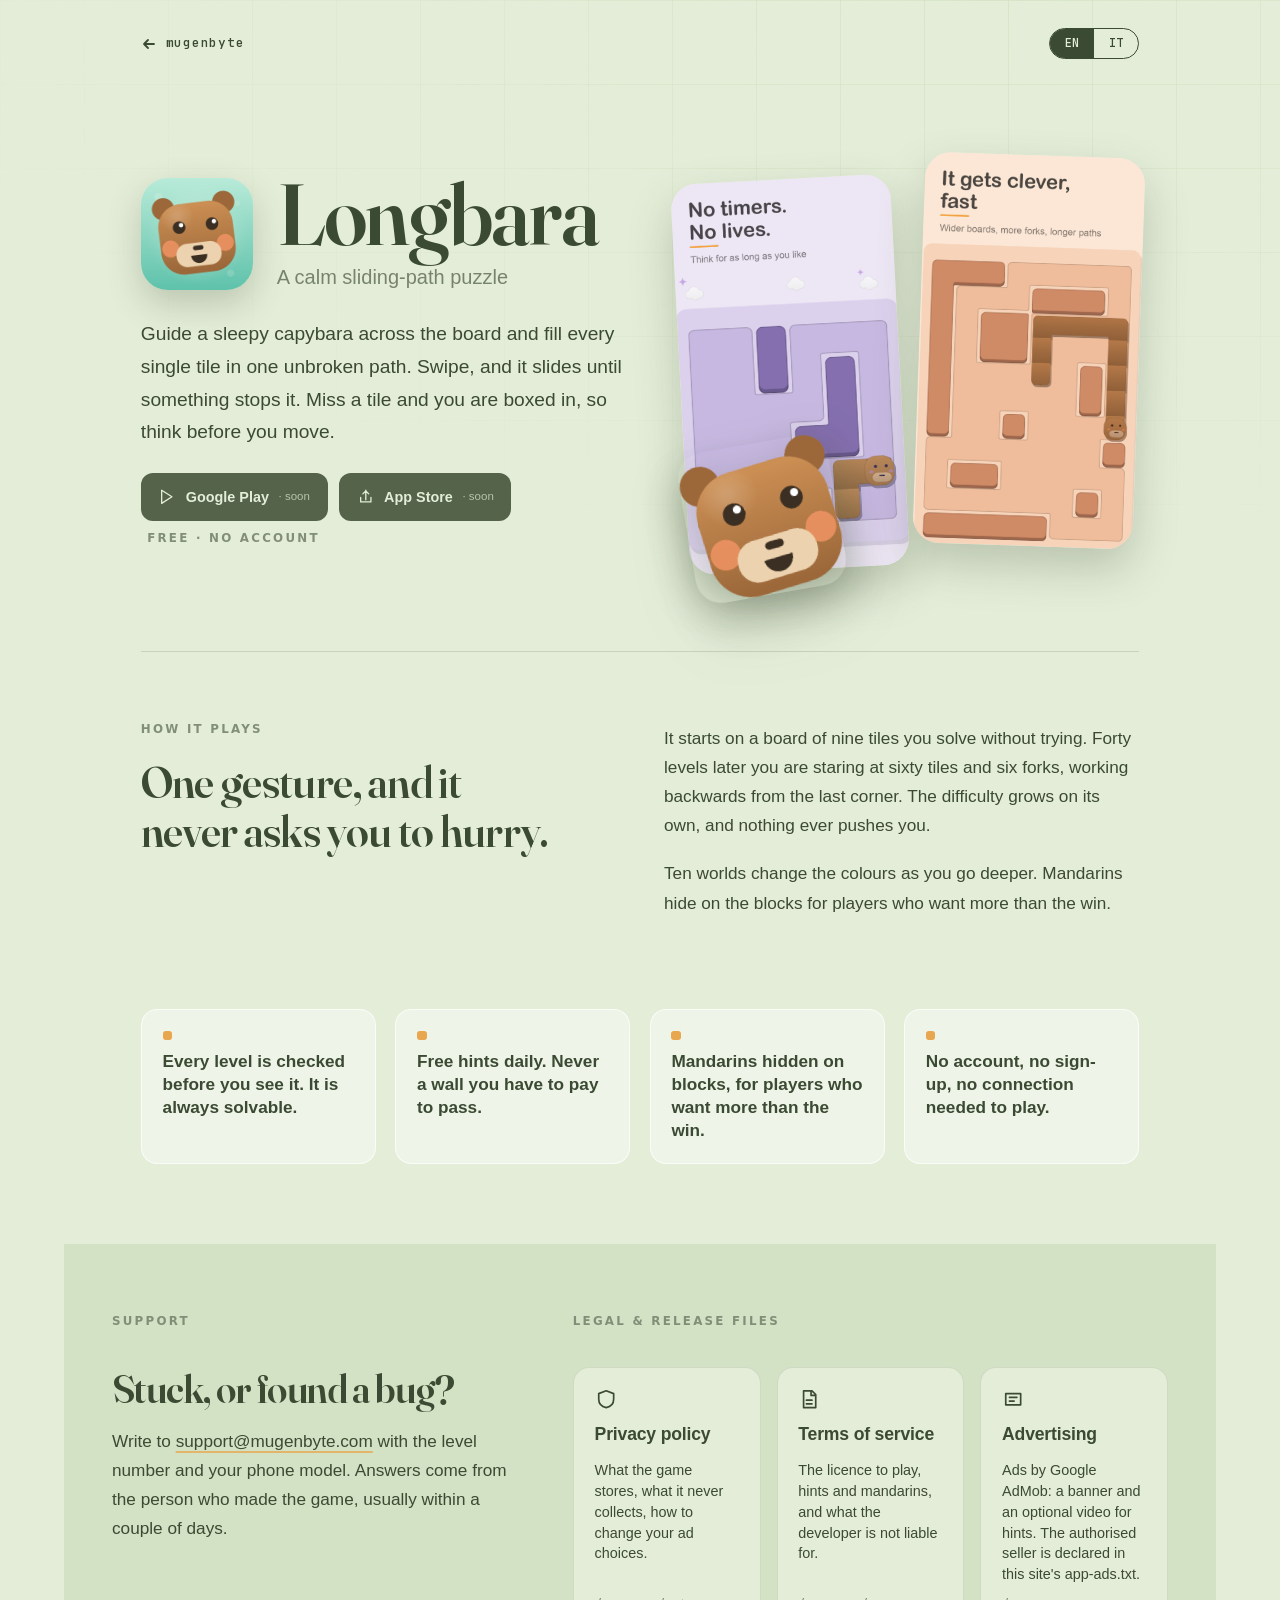
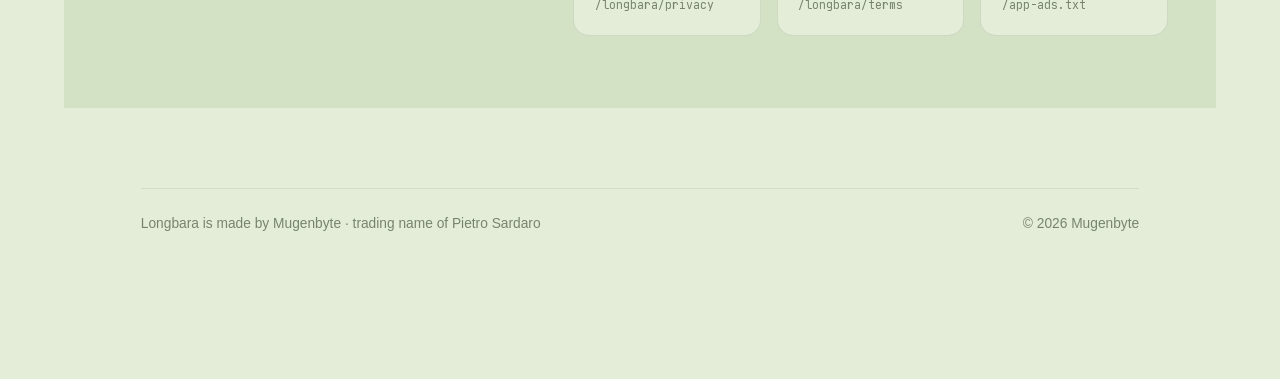
==== longbara/index.html @ 56710505 "Mugenbyte: la casa delle app, con Longbara come prima scheda La radice diventa il sito dello studio," ====
<!doctype html>
<html lang="en" data-world="bosco">
<head>
<meta charset="utf-8">
<meta name="viewport" content="width=device-width, initial-scale=1">
<title data-en="Longbara — a calm sliding-path puzzle" data-it="Longbara — un puzzle di percorsi, senza fretta">Longbara — a calm sliding-path puzzle</title>
<meta name="description"
      data-en="Guide a sleepy capybara across the board and fill every tile in one unbroken path. No timers, no lives. Free, by Mugenbyte."
      data-it="Guida un capibara assonnato sulla board e riempi ogni casella con un solo percorso continuo. Niente timer, niente vite. Gratis, di Mugenbyte."
      content="Guide a sleepy capybara across the board and fill every tile in one unbroken path. No timers, no lives. Free, by Mugenbyte.">
<link rel="canonical" href="https://www.mugenbyte.com/longbara/">
<meta property="og:type" content="website">
<meta property="og:site_name" content="Mugenbyte">
<meta property="og:title" content="Longbara — a calm sliding-path puzzle">
<meta property="og:description" content="Guide a sleepy capybara across the board and fill every tile in one unbroken path. No timers, no lives.">
<meta property="og:url" content="https://www.mugenbyte.com/longbara/">
<meta property="og:image" content="https://www.mugenbyte.com/longbara/assets/icon.png">
<meta name="twitter:card" content="summary">
<meta name="theme-color" content="#E4EDD8" media="(prefers-color-scheme: light)">
<meta name="theme-color" content="#3B4A32" media="(prefers-color-scheme: dark)">
<link rel="icon" href="/longbara/assets/icon.png" type="image/png">
<link rel="apple-touch-icon" href="/longbara/assets/icon.png">
<link rel="stylesheet" href="/assets/shared.css">
<link rel="stylesheet" href="/assets/site.css">
<link rel="stylesheet" href="/longbara/longbara.css">
<script src="/assets/mugenbyte.js"></script>
<style>
  main { max-width: 72rem; }

  /* --- apertura: icona, nome, i due negozi, gli screenshot --- */
  .hero {
    display: grid; grid-template-columns: minmax(0, 1.1fr) minmax(0, 1fr); gap: clamp(2rem, 5vw, 4rem); align-items: center;
    padding: clamp(2.5rem, 7vw, 5rem) 0 clamp(2.5rem, 6vw, 4.5rem);
  }
  .hero > div:first-child { display: flex; flex-direction: column; gap: 1.5rem; }
  .title { display: flex; align-items: center; gap: clamp(1rem, 3vw, 1.5rem); }
  .title img { width: clamp(76px, 12vw, 112px); height: auto; border-radius: 24%; flex: none;
               box-shadow: 0 14px 34px color-mix(in oklab, var(--ink) 24%, transparent); }
  .title h1 { font-size: clamp(3rem, 1.8rem + 5vw, 5.4rem); line-height: .95; }
  .title p { margin: .35rem 0 0; font-size: clamp(1.05rem, 1rem + .4vw, 1.25rem); }
  .hero .lede { font-size: clamp(1.05rem, 1rem + .4vw, 1.2rem); max-width: 32rem; margin: 0; }

  .stores { display: flex; align-items: center; gap: .75rem; flex-wrap: wrap; }
  .store {
    display: inline-flex; align-items: center; gap: .6rem; padding: .75rem 1.1rem; border-radius: .75rem;
    background: var(--ink); color: var(--sky); font-weight: 600; font-size: .9rem; text-decoration: none;
  }
  .store svg { width: 1.1rem; height: 1.1rem; }
  .store[aria-disabled="true"] { opacity: .85; cursor: default; }
  .store small { font-weight: 500; opacity: .7; font-size: .8em; }
  .stores .eyebrow { margin: 0 0 0 .4rem; }

  .shots { display: flex; justify-content: flex-end; align-items: flex-end; gap: 1.2rem; position: relative; padding: 1rem 0 2rem; }
  .shots img {
    width: clamp(120px, 18vw, 220px); height: auto; border-radius: clamp(14px, 2.4vw, 26px);
    box-shadow: 0 20px 44px color-mix(in oklab, var(--ink) 25%, transparent);
  }
  .shots img:nth-child(1) { rotate: -3deg; translate: 0 1.5rem; }
  .shots img:nth-child(2) { rotate: 2deg; }
  .shots .capy {
    position: absolute; left: -.5rem; bottom: -1rem; width: clamp(7rem, 12vw, 9.5rem); rotate: -10deg;
    filter: drop-shadow(0 12px 22px color-mix(in oklab, var(--ink) 25%, transparent));
    animation: bob 7s ease-in-out infinite;
  }
  @keyframes bob { 50% { transform: translateY(-9px) rotate(3deg); } }
  @media (max-width: 52rem) {
    .hero { grid-template-columns: 1fr; }
    .shots { justify-content: flex-start; padding-left: 5rem; }
    .shots .capy { left: -1rem; }
  }

  /* --- come si gioca --- */
  .facts {
    display: grid; grid-template-columns: repeat(4, minmax(0, 1fr)); gap: 1.2rem; list-style: none; margin: 0; padding: 0;
  }
  .facts li {
    display: flex; flex-direction: column; gap: .6rem; padding: 1.3rem; border-radius: 1rem;
    background: color-mix(in oklab, #fff 42%, transparent); border: 1px solid color-mix(in oklab, #fff 70%, transparent);
    font-weight: 600; line-height: 1.35;
  }
  .facts li::before { content: ""; width: .6rem; height: .6rem; border-radius: .18rem; background: var(--accent); }
  @media (max-width: 60rem) { .facts { grid-template-columns: repeat(2, minmax(0, 1fr)); } }
  @media (max-width: 34rem) { .facts { grid-template-columns: 1fr; } }

  .story { display: grid; grid-template-columns: minmax(0, 1fr) minmax(0, 1fr); gap: clamp(1.5rem, 4vw, 3rem); padding: clamp(2.5rem, 6vw, 4.5rem) 0; }
  .story p { max-width: 30rem; }
  @media (max-width: 52rem) { .story { grid-template-columns: 1fr; } }

  /* --- supporto e file di rilascio: la fascia piu' scura --- */
  .release {
    display: grid; grid-template-columns: minmax(0, 1fr) minmax(0, 1.5fr); gap: clamp(2rem, 5vw, 4rem);
    padding: clamp(2.5rem, 6vw, 4.5rem) clamp(1.4rem, 4vw, 3rem); margin: 0 calc(-1 * var(--edge));
    background: var(--board);
  }
  .release > div { display: flex; flex-direction: column; gap: 1rem; }
  .release h2 { font-size: clamp(1.7rem, 1.2rem + 1.8vw, 2.5rem); }
  .files { display: grid; grid-template-columns: repeat(3, minmax(0, 1fr)); gap: 1rem; }
  .file {
    display: flex; flex-direction: column; gap: .6rem; padding: 1.3rem; border-radius: 1rem; text-decoration: none;
    background: var(--sky); border: 1px solid color-mix(in oklab, var(--ink) 12%, transparent);
    transition: transform .3s cubic-bezier(.16,1,.3,1), box-shadow .3s;
  }
  .file:hover { transform: translateY(-3px); box-shadow: 0 14px 30px color-mix(in oklab, var(--ink) 16%, transparent); }
  .file svg { width: 1.4rem; height: 1.4rem; }
  .file strong { font-size: 1.1rem; letter-spacing: -.01em; }
  .file p { margin: 0; font-size: .9rem; line-height: 1.45; }
  .file .mono { font-size: .72rem; margin-top: auto; }
  @media (max-width: 60rem) { .release { grid-template-columns: 1fr; } }
  @media (max-width: 40rem) { .files { grid-template-columns: 1fr; } }

  @media (prefers-color-scheme: dark) {
    .store { background: var(--sky); color: var(--ink); }
    .facts li { background: color-mix(in oklab, var(--sky) 8%, transparent); border-color: color-mix(in oklab, var(--sky) 14%, transparent); }
    .release { background: color-mix(in oklab, var(--ink) 80%, var(--sky)); }
    .file { background: var(--ink); border-color: color-mix(in oklab, var(--sky) 18%, transparent); }
  }
</style>
</head>
<body>
<main>
  <div class="app-head">
    <a class="back" href="/"><svg viewBox="0 0 16 16" fill="none" stroke="currentColor" stroke-width="1.8" stroke-linecap="round" stroke-linejoin="round" aria-hidden="true"><path d="M13 8H3M7 4L3 8l4 4"/></svg>mugenbyte</a>
    <ul class="lang" aria-label="Language">
      <li><button type="button" data-lang="en" aria-pressed="true"><span>EN</span></button></li>
      <li><button type="button" data-lang="it" aria-pressed="false"><span>IT</span></button></li>
    </ul>
  </div>

  <header class="hero">
    <div>
      <div class="title rise">
        <img src="/longbara/assets/icon.png" alt="" width="512" height="512">
        <div>
          <h1>Longbara</h1>
          <p class="muted" lang="en">A calm sliding-path puzzle</p>
          <p class="muted" lang="it">Un puzzle di percorsi, senza fretta</p>
        </div>
      </div>
      <p class="lede rise" lang="en">Guide a sleepy capybara across the board and fill every single tile in one unbroken path. Swipe, and it slides until something stops it. Miss a tile and you are boxed in, so think before you move.</p>
      <p class="lede rise" lang="it">Guida un capibara assonnato sulla board e riempi ogni singola casella con un solo percorso continuo. Scorri il dito e lui scivola finché qualcosa non lo ferma. Salta una casella e resti chiuso dentro: pensa prima di muovere.</p>
      <div class="stores rise">
        <span class="store" aria-disabled="true"><svg viewBox="0 0 24 24" fill="none" stroke="currentColor" stroke-width="1.8" stroke-linecap="round" stroke-linejoin="round" aria-hidden="true"><path d="M5 3l14 9-14 9V3z"/></svg>Google Play <small lang="en">· soon</small><small lang="it">· presto</small></span>
        <span class="store" aria-disabled="true"><svg viewBox="0 0 24 24" fill="none" stroke="currentColor" stroke-width="1.8" stroke-linecap="round" stroke-linejoin="round" aria-hidden="true"><path d="M12 3v13M8 8l4-4 4 4M5 13v6h14v-6"/></svg>App Store <small lang="en">· soon</small><small lang="it">· presto</small></span>
        <span class="eyebrow" lang="en">Free · no account</span>
        <span class="eyebrow" lang="it">Gratis · senza account</span>
      </div>
    </div>
    <div class="shots rise" aria-hidden="true">
      <img src="/longbara/assets/shot-2.png" alt="" width="576" height="1024" loading="lazy">
      <img src="/longbara/assets/shot-3.png" alt="" width="576" height="1024" loading="lazy">
      <img class="capy" src="/longbara/assets/capybara.png" alt="" width="489" height="489" loading="lazy">
    </div>
  </header>

  <hr class="rule">

  <section class="story">
    <div>
      <p class="eyebrow" lang="en">How it plays</p>
      <p class="eyebrow" lang="it">Come si gioca</p>
      <h2 lang="en">One gesture, and it never asks you to hurry.</h2>
      <h2 lang="it">Un gesto solo, e non ti chiede mai di fare in fretta.</h2>
    </div>
    <div>
      <p lang="en">It starts on a board of nine tiles you solve without trying. Forty levels later you are staring at sixty tiles and six forks, working backwards from the last corner. The difficulty grows on its own, and nothing ever pushes you.</p>
      <p lang="it">Si parte da una board di nove caselle che risolvi senza pensarci. Quaranta livelli dopo stai fissando sessanta caselle e sei bivi, ragionando a ritroso dall'ultimo angolo. La difficoltà cresce da sola, e niente ti spinge mai.</p>
      <p lang="en">Ten worlds change the colours as you go deeper. Mandarins hide on the blocks for players who want more than the win.</p>
      <p lang="it">Dieci ambientazioni cambiano i colori man mano che vai avanti. Sui blocchi si nascondono i mandarini, per chi vuole più della vittoria.</p>
    </div>
  </section>

  <ul class="facts">
    <li><span lang="en">Every level is checked before you see it. It is always solvable.</span><span lang="it">Ogni livello è verificato prima che tu lo veda. Si risolve sempre.</span></li>
    <li><span lang="en">Free hints daily. Never a wall you have to pay to pass.</span><span lang="it">Suggerimenti gratis ogni giorno. Mai un muro da pagare per passare.</span></li>
    <li><span lang="en">Mandarins hidden on blocks, for players who want more than the win.</span><span lang="it">Mandarini nascosti sui blocchi, per chi vuole più della vittoria.</span></li>
    <li><span lang="en">No account, no sign-up, no connection needed to play.</span><span lang="it">Niente account, niente iscrizione, niente connessione per giocare.</span></li>
  </ul>

  <section class="release" id="support" style="margin-top:clamp(3rem,7vw,5rem)">
    <div>
      <p class="eyebrow" lang="en">Support</p>
      <p class="eyebrow" lang="it">Supporto</p>
      <h2 lang="en">Stuck, or found a bug?</h2>
      <h2 lang="it">Bloccato, o hai trovato un errore?</h2>
      <p lang="en">Write to <a href="mailto:support@mugenbyte.com">support@mugenbyte.com</a> with the level number and your phone model. Answers come from the person who made the game, usually within a couple of days.</p>
      <p lang="it">Scrivi a <a href="mailto:support@mugenbyte.com">support@mugenbyte.com</a> con il numero del livello e il modello del telefono. Risponde la persona che ha fatto il gioco, di solito entro un paio di giorni.</p>
    </div>
    <div id="legal">
      <p class="eyebrow" lang="en">Legal &amp; release files</p>
      <p class="eyebrow" lang="it">Documenti legali e di rilascio</p>
      <div class="files">
        <a class="file" href="/longbara/privacy">
          <svg viewBox="0 0 24 24" fill="none" stroke="currentColor" stroke-width="1.8" stroke-linecap="round" stroke-linejoin="round" aria-hidden="true"><path d="M12 3l8 3v6c0 5-3.5 8-8 9-4.5-1-8-4-8-9V6l8-3z"/></svg>
          <strong lang="en">Privacy policy</strong><strong lang="it">Informativa sulla privacy</strong>
          <p lang="en">What the game stores, what it never collects, how to change your ad choices.</p>
          <p lang="it">Cosa salva il gioco, cosa non raccoglie mai, come cambiare le scelte sugli annunci.</p>
          <span class="mono muted">/longbara/privacy</span>
        </a>
        <a class="file" href="/longbara/terms">
          <svg viewBox="0 0 24 24" fill="none" stroke="currentColor" stroke-width="1.8" stroke-linecap="round" stroke-linejoin="round" aria-hidden="true"><path d="M6 3h9l4 4v14H6V3zM14 3v5h5M9 13h6M9 17h6"/></svg>
          <strong lang="en">Terms of service</strong><strong lang="it">Termini di servizio</strong>
          <p lang="en">The licence to play, hints and mandarins, and what the developer is not liable for.</p>
          <p lang="it">La licenza per giocare, suggerimenti e mandarini, e di cosa lo sviluppatore non risponde.</p>
          <span class="mono muted">/longbara/terms</span>
        </a>
        <a class="file" href="/app-ads.txt">
          <svg viewBox="0 0 24 24" fill="none" stroke="currentColor" stroke-width="1.8" stroke-linecap="round" stroke-linejoin="round" aria-hidden="true"><path d="M4 6h16v12H4zM8 10h8M8 14h5"/></svg>
          <strong lang="en">Advertising</strong><strong lang="it">Pubblicità</strong>
          <p lang="en">Ads by Google AdMob: a banner and an optional video for hints. The authorised seller is declared in this site's app-ads.txt.</p>
          <p lang="it">Annunci di Google AdMob: un banner e un video facoltativo per i suggerimenti. Il venditore autorizzato è dichiarato nell'app-ads.txt di questo sito.</p>
          <span class="mono muted">/app-ads.txt</span>
        </a>
      </div>
    </div>
  </section>

  <footer class="app-foot muted">
    <span><span lang="en">Longbara is made by</span><span lang="it">Longbara è fatto da</span> <a href="/">Mugenbyte</a> · <span lang="en">trading name of Pietro Sardaro</span><span lang="it">nome commerciale di Pietro Sardaro</span></span>
    <span>© <span id="year">2026</span> Mugenbyte</span>
  </footer>
</main>
</body>
</html>
---- assets/shared.css ----
/* Mugenbyte — la parte comune a TUTTE le pagine del sito, di qualunque app.
   Qui stanno solo: i font self-hosted (il sito non carica nulla da terzi),
   il meccanismo delle due lingue e l'interruttore EN/IT. Lo stile di ogni
   pagina (colori, tipografia, impaginazione) sta nel suo foglio. */

@font-face {
  font-family: 'Archivo';
  src: url('fonts/archivo-latin.woff2') format('woff2');
  font-weight: 100 900;
  font-stretch: 62% 125%;
  font-style: normal;
  font-display: swap;
}
@font-face {
  font-family: 'JetBrains Mono';
  src: url('fonts/jetbrains-mono-latin.woff2') format('woff2');
  font-weight: 400 700;
  font-style: normal;
  font-display: swap;
}

/* --- due lingue, un file ---
   Ogni blocco di testo porta lang="en" o lang="it"; mugenbyte.js mette
   data-lang sull'elemento radice PRIMA che la pagina venga disegnata, e
   qui si nasconde la lingua che non serve. Senza JavaScript si vedono
   entrambe: meglio doppio che vuoto. */
html[data-lang="en"] [lang="it"],
html[data-lang="it"] [lang="en"] { display: none !important; }

/* --- interruttore EN / IT ---
   Disegnato con currentColor, cosi' prende il colore della pagina che lo
   ospita: inchiostro sulla carta, verde bosco su Longbara, bruno su Capydoku. */
.lang {
  display: inline-flex; padding: 0; margin: 0; list-style: none;
  border: 1px solid currentColor; border-radius: 999px; overflow: hidden;
  font: 500 .74rem/1 'JetBrains Mono', ui-monospace, Menlo, monospace;
  letter-spacing: .06em;
}
.lang button {
  font: inherit; color: inherit; background: transparent; border: 0;
  padding: .55rem .8rem; cursor: pointer; min-width: 2.75rem;
  transition: background-color .2s, color .2s;
}
.lang button[aria-pressed="true"] { background: currentColor; }
.lang button[aria-pressed="true"] > span { color: var(--lang-on, #fff); }
.lang button:focus-visible { outline: 2px solid currentColor; outline-offset: -2px; }

.mono { font-family: 'JetBrains Mono', ui-monospace, Menlo, monospace; }

.visually-hidden {
  position: absolute; width: 1px; height: 1px; overflow: hidden;
  clip: rect(0 0 0 0); white-space: nowrap;
}

@media (prefers-reduced-motion: reduce) {
  *, *::before, *::after { animation: none !important; transition: none !important; }
}
---- assets/site.css ----
/* Longbara — foglio di stile comune al sito e all'informativa.
   Le dieci ambientazioni sono quelle vere del gioco, prese da LevelPalette.cs:
   il colore che vedi qui e' lo stesso che vedi giocando. */

@font-face {
  font-family: 'Fraunces';
  src: url('fonts/fraunces-latin.woff2') format('woff2-variations');
  font-weight: 300 900;
  font-style: normal;
  font-display: swap;
}

:root {
  /* Bosco, l'ambientazione dei primi livelli */
  --sky:    #E4EDD8;
  --board:  #D3E2C4;
  --ground: #BCD2A8;
  --block:  #7FA46B;
  --body:   #BC8A5C;
  --ink:    #3B4A32;
  --accent: #E8A64E;

  --measure: 34rem;
  --edge: clamp(1.5rem, 6vw, 7rem);

  color-scheme: light;
}

[data-world="tramonto"] { --sky:#FDE7D6; --board:#F7D3BA; --ground:#EFBE9B; --block:#D08A66; --body:#B5794A; --ink:#4E2F22; --accent:#EE8B52; }
[data-world="lavanda"]  { --sky:#EDE6F6; --board:#DDD2EE; --ground:#C7B8E2; --block:#8570B0; --body:#BC8A5C; --ink:#3C3155; --accent:#B78FE0; }
[data-world="menta"]    { --sky:#DDF2E9; --board:#C6E7DA; --ground:#A9DAC7; --block:#4E9B83; --body:#C08A55; --ink:#21443B; --accent:#F2AF57; }
[data-world="sabbia"]   { --sky:#F8EFDC; --board:#F0E1C2; --ground:#E2CDA2; --block:#AE9160; --body:#AE7440; --ink:#4B3D26; --accent:#E9A845; }
[data-world="mirtillo"] { --sky:#E3E8F5; --board:#CFD8EE; --ground:#B5C2E2; --block:#5C6C9E; --body:#BE8A5A; --ink:#273052; --accent:#F0C063; }
[data-world="cielo"]    { --sky:#DEF0F8; --board:#C7E4F1; --ground:#A9D5E9; --block:#4F87A2; --body:#C08C5C; --ink:#1F3B46; --accent:#F5A155; }
[data-world="cacao"]    { --sky:#F3E5D6; --board:#E5D0B8; --ground:#D2B694; --block:#8A6446; --body:#9C6338; --ink:#3B2718; --accent:#D9884A; }
[data-world="rosa"]     { --sky:#FAE6E7; --board:#F2CFD4; --ground:#E7B6BF; --block:#AE6A7A; --body:#B5825C; --ink:#48292F; --accent:#E5828F; }
[data-world="muschio"]  { --sky:#F4F2D8; --board:#E5E5B8; --ground:#D3D69B; --block:#78854C; --body:#B4844A; --ink:#383B20; --accent:#DDA047; }

* { box-sizing: border-box; }

body {
  margin: 0;
  background: var(--sky);
  color: var(--ink);
  font: 400 clamp(1rem, .96rem + .2vw, 1.075rem)/1.7
        ui-rounded, "SF Pro Rounded", "Segoe UI", "Helvetica Neue", sans-serif;
  transition: background-color .5s cubic-bezier(.22,1,.36,1), color .5s cubic-bezier(.22,1,.36,1);
  overflow-x: hidden;
}

/* La griglia del gioco, appena accennata sul fondo. */
body::before {
  content: "";
  position: fixed;
  inset: 0;
  z-index: -1;
  opacity: .55;
  background-image:
    linear-gradient(to right, color-mix(in oklab, var(--ground) 55%, transparent) 1px, transparent 1px),
    linear-gradient(to bottom, color-mix(in oklab, var(--ground) 55%, transparent) 1px, transparent 1px);
  background-size: 84px 84px;
  mask-image: radial-gradient(120% 90% at 78% 0%, #000 0%, transparent 72%);
}

main { max-width: 68rem; margin: 0 auto; padding: 0 var(--edge) clamp(4rem, 12vw, 9rem); }

/* --- tipografia --- */

h1, h2, h3, .display {
  font-family: 'Fraunces', Georgia, 'Times New Roman', serif;
  font-variation-settings: 'opsz' 120, 'SOFT' 40;
  font-weight: 600;
  letter-spacing: -.015em;
  line-height: 1.04;
  margin: 0;
  text-wrap: balance;
}

h1 { font-size: clamp(3.1rem, 1.6rem + 6.6vw, 7.5rem); }
h2 { font-size: clamp(1.75rem, 1.3rem + 1.9vw, 2.9rem); line-height: 1.1; }
h3 { font-size: clamp(1.12rem, 1rem + .5vw, 1.4rem); font-variation-settings: 'opsz' 20; }

p { margin: 0 0 1.1em; max-width: var(--measure); }
a { color: inherit; text-underline-offset: .22em; text-decoration-thickness: 1.5px;
    text-decoration-color: color-mix(in oklab, var(--accent) 75%, transparent); }
a:hover { text-decoration-color: var(--accent); }

.muted { color: color-mix(in oklab, var(--ink) 62%, var(--sky)); }
.eyebrow {
  font: 600 .74rem/1 ui-rounded, "SF Pro Rounded", system-ui, sans-serif;
  letter-spacing: .19em; text-transform: uppercase;
  color: color-mix(in oklab, var(--ink) 55%, var(--sky));
  margin: 0 0 1.4rem;
}
.rule { height: 1px; border: 0; background: color-mix(in oklab, var(--ink) 16%, transparent); margin: 0; }

/* --- entrata: una sola sequenza, all'apertura --- */
.rise { opacity: 0; transform: translateY(14px); animation: rise .9s cubic-bezier(.16,1,.3,1) forwards; }
.rise:nth-child(2) { animation-delay: .06s; }
.rise:nth-child(3) { animation-delay: .12s; }
.rise:nth-child(4) { animation-delay: .18s; }
@keyframes rise { to { opacity: 1; transform: none; } }

@media (prefers-reduced-motion: reduce) {
  *, *::before, *::after { animation: none !important; transition: none !important; }
  .rise { opacity: 1; transform: none; }
}

/* Scuro: non un tema inventato, ma la stessa ambientazione girata.
   L'inchiostro diventa il fondo, il cielo diventa il testo.
   Sta in fondo al foglio apposta: a parita' di specificita' vince l'ultima
   regola, e messo prima di body{} non avrebbe mai effetto. */
@media (prefers-color-scheme: dark) {
  :root { color-scheme: dark; }
  body { background: var(--ink); color: var(--sky); }
  body::before { opacity: .10; }
  .rule { background: color-mix(in oklab, var(--sky) 22%, transparent); }
  .muted { color: color-mix(in oklab, var(--sky) 66%, var(--ink)); }
  .eyebrow { color: color-mix(in oklab, var(--sky) 58%, var(--ink)); }
  .chip { border-color: color-mix(in oklab, var(--sky) 24%, transparent); color: var(--sky); }
  .chip[aria-pressed="true"] { background: var(--sky); color: var(--ink); border-color: var(--sky); }
  input, textarea { background: color-mix(in oklab, var(--sky) 8%, transparent); color: var(--sky);
                    border-color: color-mix(in oklab, var(--sky) 22%, transparent); }
  .tile { background: color-mix(in oklab, var(--sky) 12%, transparent); }
  .tile--filled { background: color-mix(in oklab, var(--body) 80%, var(--ink)); }
}
---- longbara/longbara.css ----
/* Longbara — quello che le tre pagine del gioco (scheda, privacy, termini)
   hanno in comune oltre a site.css: la testata che riporta a Mugenbyte,
   il piede, e l'impaginazione "da rivista" delle pagine legali. */

:root { --lang-on: var(--sky); }
@media (prefers-color-scheme: dark) { :root { --lang-on: var(--ink); } }

.app-head {
  display: flex; align-items: center; justify-content: space-between; gap: 1rem;
  padding: clamp(1.25rem, 3vw, 1.75rem) 0 0;
}
.back {
  display: inline-flex; align-items: center; gap: .55rem;
  font: 500 .8rem/1 'JetBrains Mono', ui-monospace, Menlo, monospace; letter-spacing: .06em;
  text-decoration: none;
}
.back svg { width: 1rem; height: 1rem; transition: transform .25s; }
.back:hover svg { transform: translateX(-3px); }

.app-foot {
  margin-top: clamp(3rem, 8vw, 5rem); padding-top: 1.4rem;
  border-top: 1px solid color-mix(in oklab, currentColor 16%, transparent);
  font-size: .86rem; display: flex; flex-wrap: wrap; justify-content: space-between; gap: .6rem 1.6rem;
}
.app-foot a { text-decoration: none; }

/* --- pagine legali --- */
.legal-head { padding: clamp(3rem, 9vw, 6rem) 0 clamp(2rem, 5vw, 3rem); }
.legal-head h1 { font-size: clamp(2.4rem, 1.5rem + 4vw, 5rem); max-width: 16ch; }
.stamp { font-size: .84rem; letter-spacing: .04em; margin-top: 1.4rem; }

.summary {
  font-size: clamp(1.1rem, 1rem + .6vw, 1.45rem); line-height: 1.55; max-width: 38rem;
  font-family: 'Fraunces', Georgia, serif; font-variation-settings: 'opsz' 30, 'SOFT' 30; font-weight: 400;
  margin: 0 0 clamp(3rem, 8vw, 5rem);
}
.summary strong { font-weight: 700; }
.summary::after { content: ""; display: block; width: 3.5rem; height: 3px; border-radius: 2px; background: var(--accent); margin-top: 1.8rem; }

.legal section {
  display: grid; gap: .4rem clamp(2rem, 5vw, 4rem);
  grid-template-columns: minmax(0, 13rem) minmax(0, 1fr);
  padding: clamp(1.8rem, 4vw, 2.6rem) 0;
  border-top: 1px solid color-mix(in oklab, currentColor 16%, transparent);
}
.legal section h2 {
  font-size: clamp(1.05rem, .95rem + .4vw, 1.3rem); font-variation-settings: 'opsz' 18, 'SOFT' 30;
  position: sticky; top: 1.5rem; align-self: start;
}
.legal section > div > :last-child { margin-bottom: 0; }
@media (max-width: 48rem) {
  .legal section { grid-template-columns: 1fr; gap: .9rem; }
  .legal section h2 { position: static; }
}
.legal ul { padding-left: 1.1rem; margin: 0 0 1.1em; max-width: var(--measure); }
.legal li { margin: .3rem 0; }
.legal li::marker { color: var(--accent); }
code {
  font-family: 'JetBrains Mono', ui-monospace, Menlo, monospace; font-size: .86em;
  background: color-mix(in oklab, currentColor 9%, transparent); padding: .12em .4em; border-radius: .35rem;
}
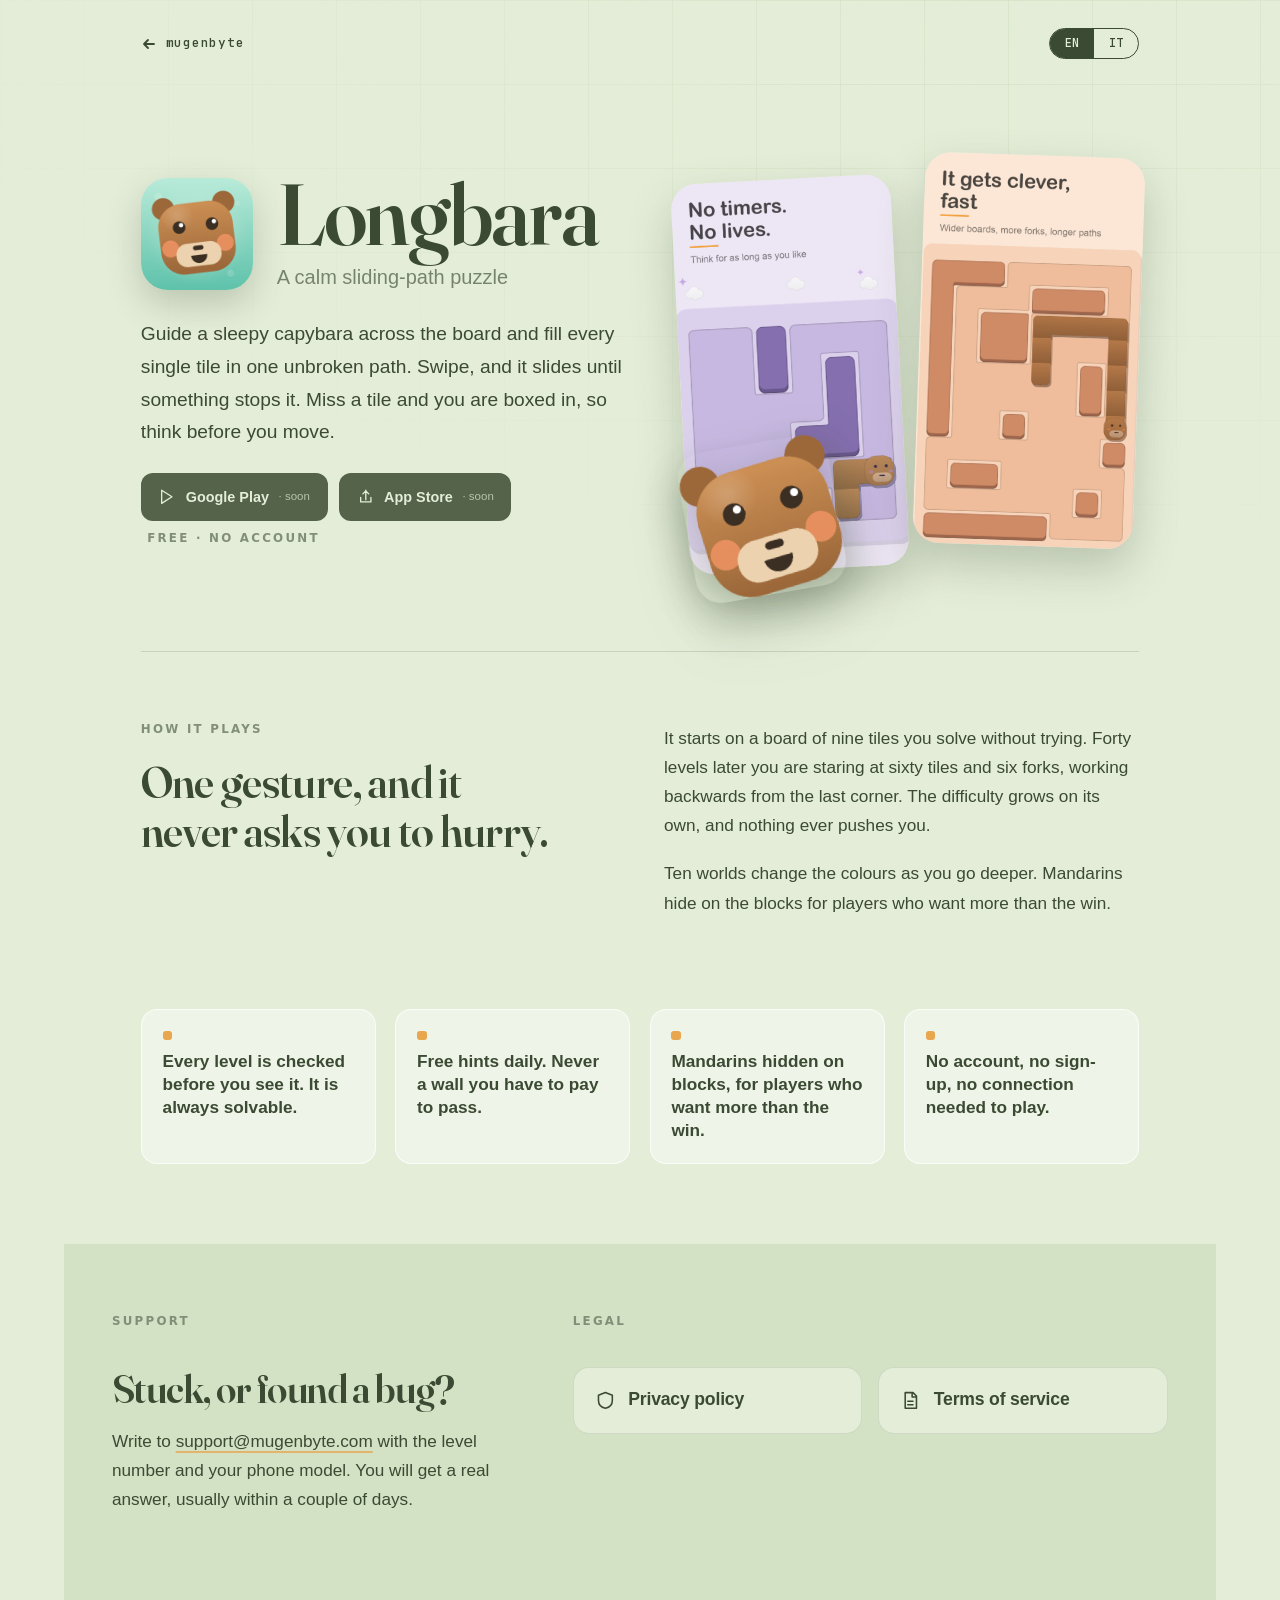
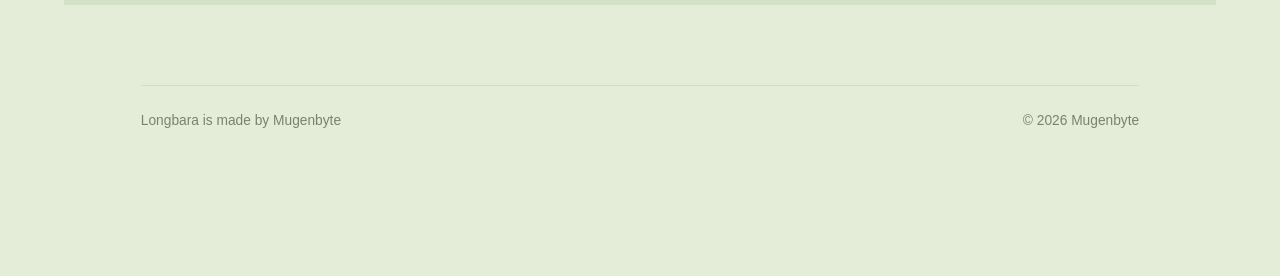
==== commit 1120073c: "Alleggerisce il copy: via nome, luogo e contatori, "chi siamo" sulla cura La home e la scheda non di" ====
--- a/longbara/index.html
+++ b/longbara/index.html
@@ -94,17 +94,15 @@
   }
   .release > div { display: flex; flex-direction: column; gap: 1rem; }
   .release h2 { font-size: clamp(1.7rem, 1.2rem + 1.8vw, 2.5rem); }
-  .files { display: grid; grid-template-columns: repeat(3, minmax(0, 1fr)); gap: 1rem; }
+  .files { display: grid; grid-template-columns: repeat(2, minmax(0, 1fr)); gap: 1rem; }
   .file {
-    display: flex; flex-direction: column; gap: .6rem; padding: 1.3rem; border-radius: 1rem; text-decoration: none;
+    display: flex; align-items: center; gap: .8rem; padding: 1.1rem 1.3rem; border-radius: 1rem; text-decoration: none;
     background: var(--sky); border: 1px solid color-mix(in oklab, var(--ink) 12%, transparent);
     transition: transform .3s cubic-bezier(.16,1,.3,1), box-shadow .3s;
   }
   .file:hover { transform: translateY(-3px); box-shadow: 0 14px 30px color-mix(in oklab, var(--ink) 16%, transparent); }
-  .file svg { width: 1.4rem; height: 1.4rem; }
+  .file svg { width: 1.3rem; height: 1.3rem; flex: none; }
   .file strong { font-size: 1.1rem; letter-spacing: -.01em; }
-  .file p { margin: 0; font-size: .9rem; line-height: 1.45; }
-  .file .mono { font-size: .72rem; margin-top: auto; }
   @media (max-width: 60rem) { .release { grid-template-columns: 1fr; } }
   @media (max-width: 40rem) { .files { grid-template-columns: 1fr; } }
 
@@ -182,40 +180,27 @@
       <p class="eyebrow" lang="it">Supporto</p>
       <h2 lang="en">Stuck, or found a bug?</h2>
       <h2 lang="it">Bloccato, o hai trovato un errore?</h2>
-      <p lang="en">Write to <a href="mailto:support@mugenbyte.com">support@mugenbyte.com</a> with the level number and your phone model. Answers come from the person who made the game, usually within a couple of days.</p>
-      <p lang="it">Scrivi a <a href="mailto:support@mugenbyte.com">support@mugenbyte.com</a> con il numero del livello e il modello del telefono. Risponde la persona che ha fatto il gioco, di solito entro un paio di giorni.</p>
+      <p lang="en">Write to <a href="mailto:support@mugenbyte.com">support@mugenbyte.com</a> with the level number and your phone model. You will get a real answer, usually within a couple of days.</p>
+      <p lang="it">Scrivi a <a href="mailto:support@mugenbyte.com">support@mugenbyte.com</a> con il numero del livello e il modello del telefono. Avrai una risposta vera, di solito entro un paio di giorni.</p>
     </div>
     <div id="legal">
-      <p class="eyebrow" lang="en">Legal &amp; release files</p>
-      <p class="eyebrow" lang="it">Documenti legali e di rilascio</p>
+      <p class="eyebrow" lang="en">Legal</p>
+      <p class="eyebrow" lang="it">Documenti</p>
       <div class="files">
         <a class="file" href="/longbara/privacy">
           <svg viewBox="0 0 24 24" fill="none" stroke="currentColor" stroke-width="1.8" stroke-linecap="round" stroke-linejoin="round" aria-hidden="true"><path d="M12 3l8 3v6c0 5-3.5 8-8 9-4.5-1-8-4-8-9V6l8-3z"/></svg>
           <strong lang="en">Privacy policy</strong><strong lang="it">Informativa sulla privacy</strong>
-          <p lang="en">What the game stores, what it never collects, how to change your ad choices.</p>
-          <p lang="it">Cosa salva il gioco, cosa non raccoglie mai, come cambiare le scelte sugli annunci.</p>
-          <span class="mono muted">/longbara/privacy</span>
         </a>
         <a class="file" href="/longbara/terms">
           <svg viewBox="0 0 24 24" fill="none" stroke="currentColor" stroke-width="1.8" stroke-linecap="round" stroke-linejoin="round" aria-hidden="true"><path d="M6 3h9l4 4v14H6V3zM14 3v5h5M9 13h6M9 17h6"/></svg>
           <strong lang="en">Terms of service</strong><strong lang="it">Termini di servizio</strong>
-          <p lang="en">The licence to play, hints and mandarins, and what the developer is not liable for.</p>
-          <p lang="it">La licenza per giocare, suggerimenti e mandarini, e di cosa lo sviluppatore non risponde.</p>
-          <span class="mono muted">/longbara/terms</span>
-        </a>
-        <a class="file" href="/app-ads.txt">
-          <svg viewBox="0 0 24 24" fill="none" stroke="currentColor" stroke-width="1.8" stroke-linecap="round" stroke-linejoin="round" aria-hidden="true"><path d="M4 6h16v12H4zM8 10h8M8 14h5"/></svg>
-          <strong lang="en">Advertising</strong><strong lang="it">Pubblicità</strong>
-          <p lang="en">Ads by Google AdMob: a banner and an optional video for hints. The authorised seller is declared in this site's app-ads.txt.</p>
-          <p lang="it">Annunci di Google AdMob: un banner e un video facoltativo per i suggerimenti. Il venditore autorizzato è dichiarato nell'app-ads.txt di questo sito.</p>
-          <span class="mono muted">/app-ads.txt</span>
         </a>
       </div>
     </div>
   </section>
 
   <footer class="app-foot muted">
-    <span><span lang="en">Longbara is made by</span><span lang="it">Longbara è fatto da</span> <a href="/">Mugenbyte</a> · <span lang="en">trading name of Pietro Sardaro</span><span lang="it">nome commerciale di Pietro Sardaro</span></span>
+    <span><span lang="en">Longbara is made by</span><span lang="it">Longbara è fatto da</span> <a href="/">Mugenbyte</a></span>
     <span>© <span id="year">2026</span> Mugenbyte</span>
   </footer>
 </main>
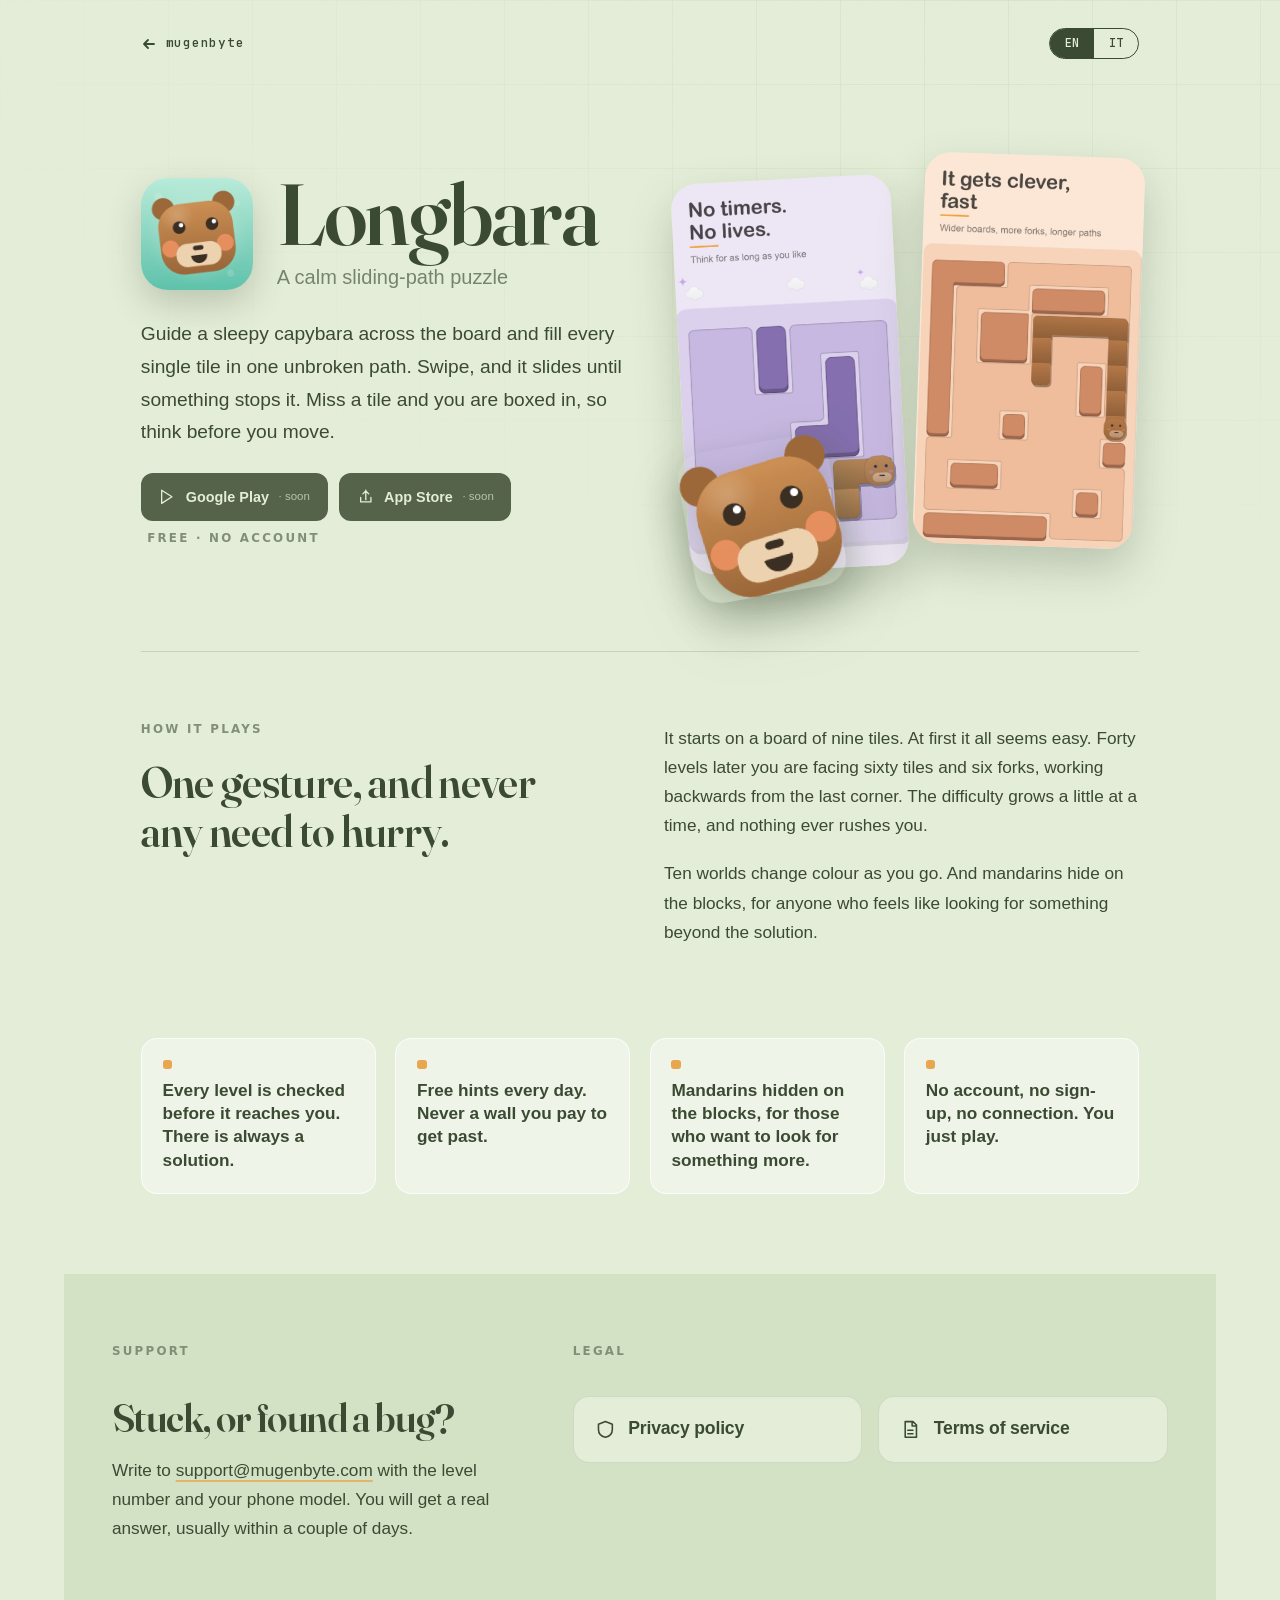
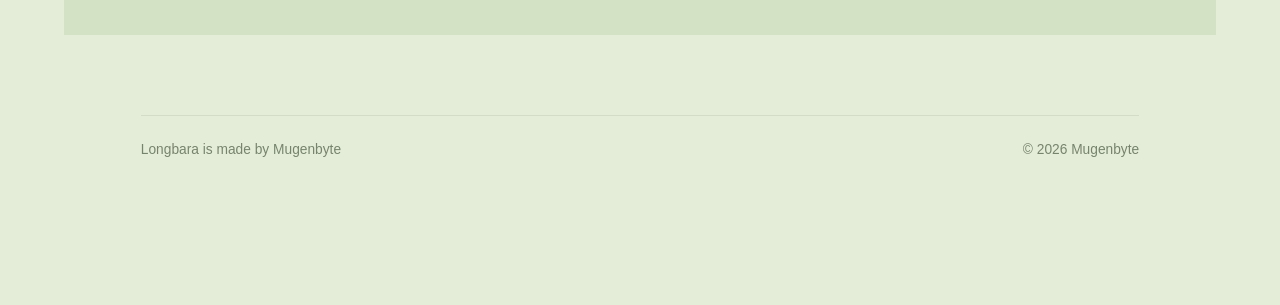
==== commit d10d6e3e: "Rivede i testi della home e della scheda di Longbara Testi italiani dell'utente, inglese riallineato" ====
--- a/longbara/index.html
+++ b/longbara/index.html
@@ -156,22 +156,22 @@
     <div>
       <p class="eyebrow" lang="en">How it plays</p>
       <p class="eyebrow" lang="it">Come si gioca</p>
-      <h2 lang="en">One gesture, and it never asks you to hurry.</h2>
-      <h2 lang="it">Un gesto solo, e non ti chiede mai di fare in fretta.</h2>
-    </div>
-    <div>
-      <p lang="en">It starts on a board of nine tiles you solve without trying. Forty levels later you are staring at sixty tiles and six forks, working backwards from the last corner. The difficulty grows on its own, and nothing ever pushes you.</p>
-      <p lang="it">Si parte da una board di nove caselle che risolvi senza pensarci. Quaranta livelli dopo stai fissando sessanta caselle e sei bivi, ragionando a ritroso dall'ultimo angolo. La difficoltà cresce da sola, e niente ti spinge mai.</p>
-      <p lang="en">Ten worlds change the colours as you go deeper. Mandarins hide on the blocks for players who want more than the win.</p>
-      <p lang="it">Dieci ambientazioni cambiano i colori man mano che vai avanti. Sui blocchi si nascondono i mandarini, per chi vuole più della vittoria.</p>
+      <h2 lang="en">One gesture, and never any need to hurry.</h2>
+      <h2 lang="it">Un gesto solo, senza mai dover fare in fretta.</h2>
+    </div>
+    <div>
+      <p lang="en">It starts on a board of nine tiles. At first it all seems easy. Forty levels later you are facing sixty tiles and six forks, working backwards from the last corner. The difficulty grows a little at a time, and nothing ever rushes you.</p>
+      <p lang="it">Si parte da una board di nove caselle. All'inizio sembra tutto semplice. Quaranta livelli dopo, ti ritrovi davanti a sessanta caselle e sei bivi, a ragionare a ritroso dall'ultimo angolo. La difficoltà cresce poco alla volta, senza che nulla ti metta fretta.</p>
+      <p lang="en">Ten worlds change colour as you go. And mandarins hide on the blocks, for anyone who feels like looking for something beyond the solution.</p>
+      <p lang="it">Dieci ambientazioni cambiano colore man mano che avanzi. E sui blocchi si nascondono mandarini, per chi ha voglia di cercare qualcosa oltre la soluzione.</p>
     </div>
   </section>
 
   <ul class="facts">
-    <li><span lang="en">Every level is checked before you see it. It is always solvable.</span><span lang="it">Ogni livello è verificato prima che tu lo veda. Si risolve sempre.</span></li>
-    <li><span lang="en">Free hints daily. Never a wall you have to pay to pass.</span><span lang="it">Suggerimenti gratis ogni giorno. Mai un muro da pagare per passare.</span></li>
-    <li><span lang="en">Mandarins hidden on blocks, for players who want more than the win.</span><span lang="it">Mandarini nascosti sui blocchi, per chi vuole più della vittoria.</span></li>
-    <li><span lang="en">No account, no sign-up, no connection needed to play.</span><span lang="it">Niente account, niente iscrizione, niente connessione per giocare.</span></li>
+    <li><span lang="en">Every level is checked before it reaches you. There is always a solution.</span><span lang="it">Ogni livello è verificato prima di arrivare a te. Una soluzione c'è sempre.</span></li>
+    <li><span lang="en">Free hints every day. Never a wall you pay to get past.</span><span lang="it">Suggerimenti gratis ogni giorno. Mai un muro da pagare per andare avanti.</span></li>
+    <li><span lang="en">Mandarins hidden on the blocks, for those who want to look for something more.</span><span lang="it">Mandarini nascosti sui blocchi, per chi vuole cercare qualcosa in più.</span></li>
+    <li><span lang="en">No account, no sign-up, no connection. You just play.</span><span lang="it">Niente account, niente iscrizione, niente connessione. Puoi giocare e basta.</span></li>
   </ul>
 
   <section class="release" id="support" style="margin-top:clamp(3rem,7vw,5rem)">
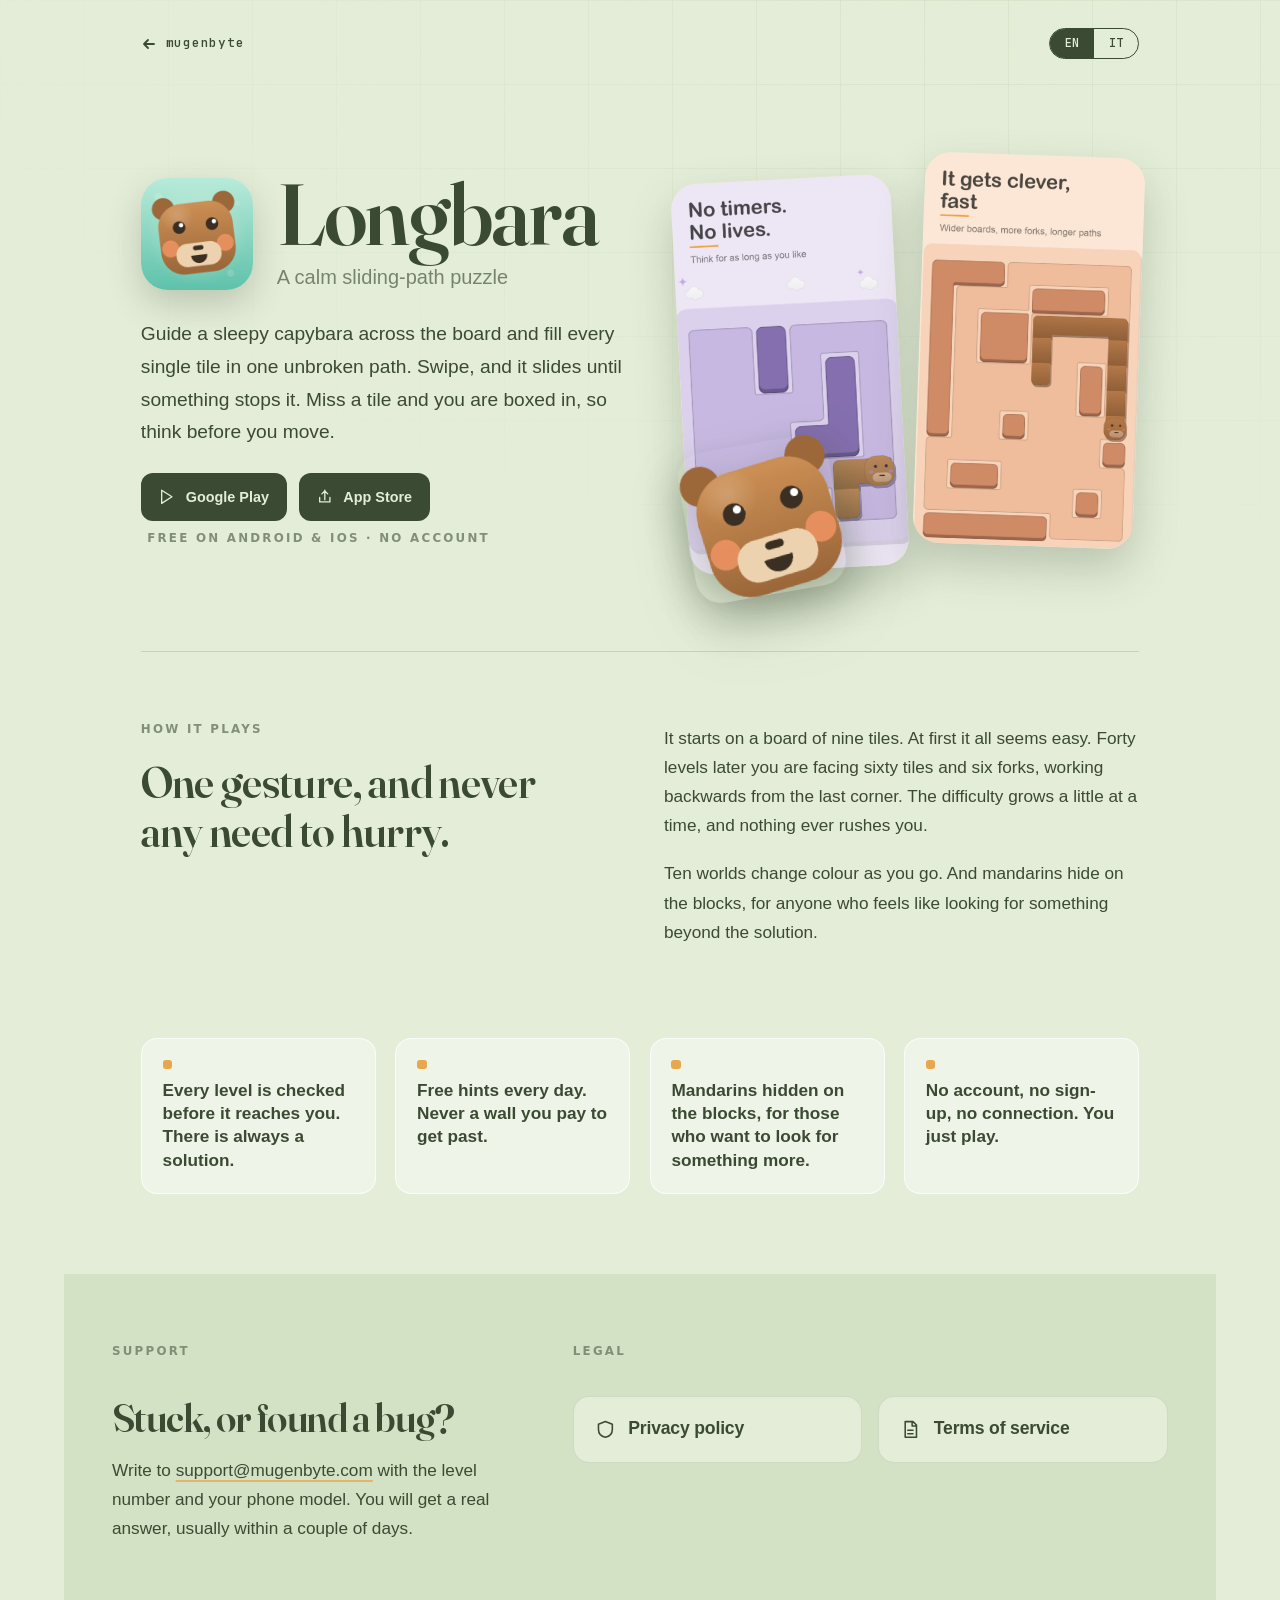
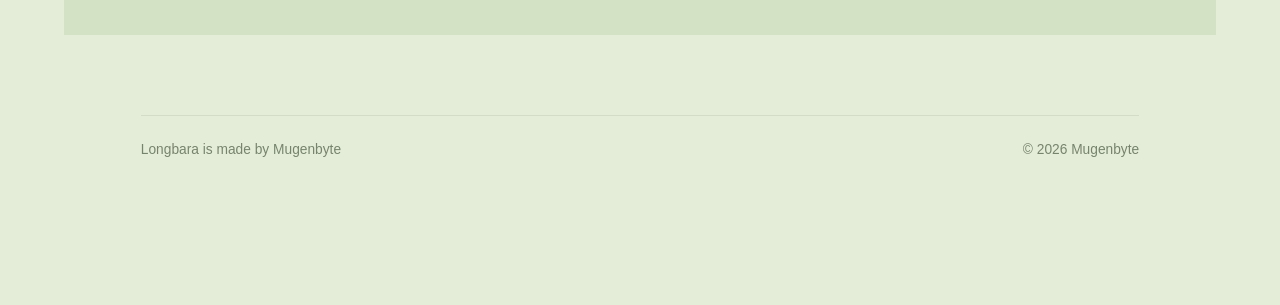
==== commit 2c3557df: "Aggiorna store link e aggiunge 130R" ====
--- a/longbara/index.html
+++ b/longbara/index.html
@@ -15,7 +15,13 @@
 <meta property="og:description" content="Guide a sleepy capybara across the board and fill every tile in one unbroken path. No timers, no lives.">
 <meta property="og:url" content="https://www.mugenbyte.com/longbara/">
 <meta property="og:image" content="https://www.mugenbyte.com/longbara/assets/icon.png">
-<meta name="twitter:card" content="summary">
+<meta name="twitter:card" content="summary_large_image">
+<meta name="twitter:title" content="Longbara — a calm sliding-path puzzle">
+<meta name="twitter:description" content="Guide a sleepy capybara across the board and fill every tile in one unbroken path.">
+<meta name="twitter:image" content="https://www.mugenbyte.com/longbara/assets/icon.png">
+<script type="application/ld+json">
+{"@context":"https://schema.org","@type":"MobileApplication","name":"Longbara","operatingSystem":"iOS, Android","applicationCategory":"GameApplication","description":"A calm sliding-path puzzle where every move matters.","url":"https://www.mugenbyte.com/longbara/","downloadUrl":["https://apps.apple.com/app/longbara/id6804497431","https://play.google.com/store/apps/details?id=com.pietronux.longbara"],"author":{"@type":"Organization","name":"Mugenbyte","url":"https://www.mugenbyte.com/"}}
+</script>
 <meta name="theme-color" content="#E4EDD8" media="(prefers-color-scheme: light)">
 <meta name="theme-color" content="#3B4A32" media="(prefers-color-scheme: dark)">
 <link rel="icon" href="/longbara/assets/icon.png" type="image/png">
@@ -137,10 +143,10 @@
       <p class="lede rise" lang="en">Guide a sleepy capybara across the board and fill every single tile in one unbroken path. Swipe, and it slides until something stops it. Miss a tile and you are boxed in, so think before you move.</p>
       <p class="lede rise" lang="it">Guida un capibara assonnato sulla board e riempi ogni singola casella con un solo percorso continuo. Scorri il dito e lui scivola finché qualcosa non lo ferma. Salta una casella e resti chiuso dentro: pensa prima di muovere.</p>
       <div class="stores rise">
-        <span class="store" aria-disabled="true"><svg viewBox="0 0 24 24" fill="none" stroke="currentColor" stroke-width="1.8" stroke-linecap="round" stroke-linejoin="round" aria-hidden="true"><path d="M5 3l14 9-14 9V3z"/></svg>Google Play <small lang="en">· soon</small><small lang="it">· presto</small></span>
-        <span class="store" aria-disabled="true"><svg viewBox="0 0 24 24" fill="none" stroke="currentColor" stroke-width="1.8" stroke-linecap="round" stroke-linejoin="round" aria-hidden="true"><path d="M12 3v13M8 8l4-4 4 4M5 13v6h14v-6"/></svg>App Store <small lang="en">· soon</small><small lang="it">· presto</small></span>
-        <span class="eyebrow" lang="en">Free · no account</span>
-        <span class="eyebrow" lang="it">Gratis · senza account</span>
+        <a class="store" href="https://play.google.com/store/apps/details?id=com.pietronux.longbara" target="_blank" rel="noopener noreferrer"><svg viewBox="0 0 24 24" fill="none" stroke="currentColor" stroke-width="1.8" stroke-linecap="round" stroke-linejoin="round" aria-hidden="true"><path d="M5 3l14 9-14 9V3z"/></svg>Google Play</a>
+        <a class="store" href="https://apps.apple.com/app/longbara/id6804497431" target="_blank" rel="noopener noreferrer"><svg viewBox="0 0 24 24" fill="none" stroke="currentColor" stroke-width="1.8" stroke-linecap="round" stroke-linejoin="round" aria-hidden="true"><path d="M12 3v13M8 8l4-4 4 4M5 13v6h14v-6"/></svg>App Store</a>
+        <span class="eyebrow" lang="en">Free on Android &amp; iOS · no account</span>
+        <span class="eyebrow" lang="it">Gratis su Android e iOS · senza account</span>
       </div>
     </div>
     <div class="shots rise" aria-hidden="true">
